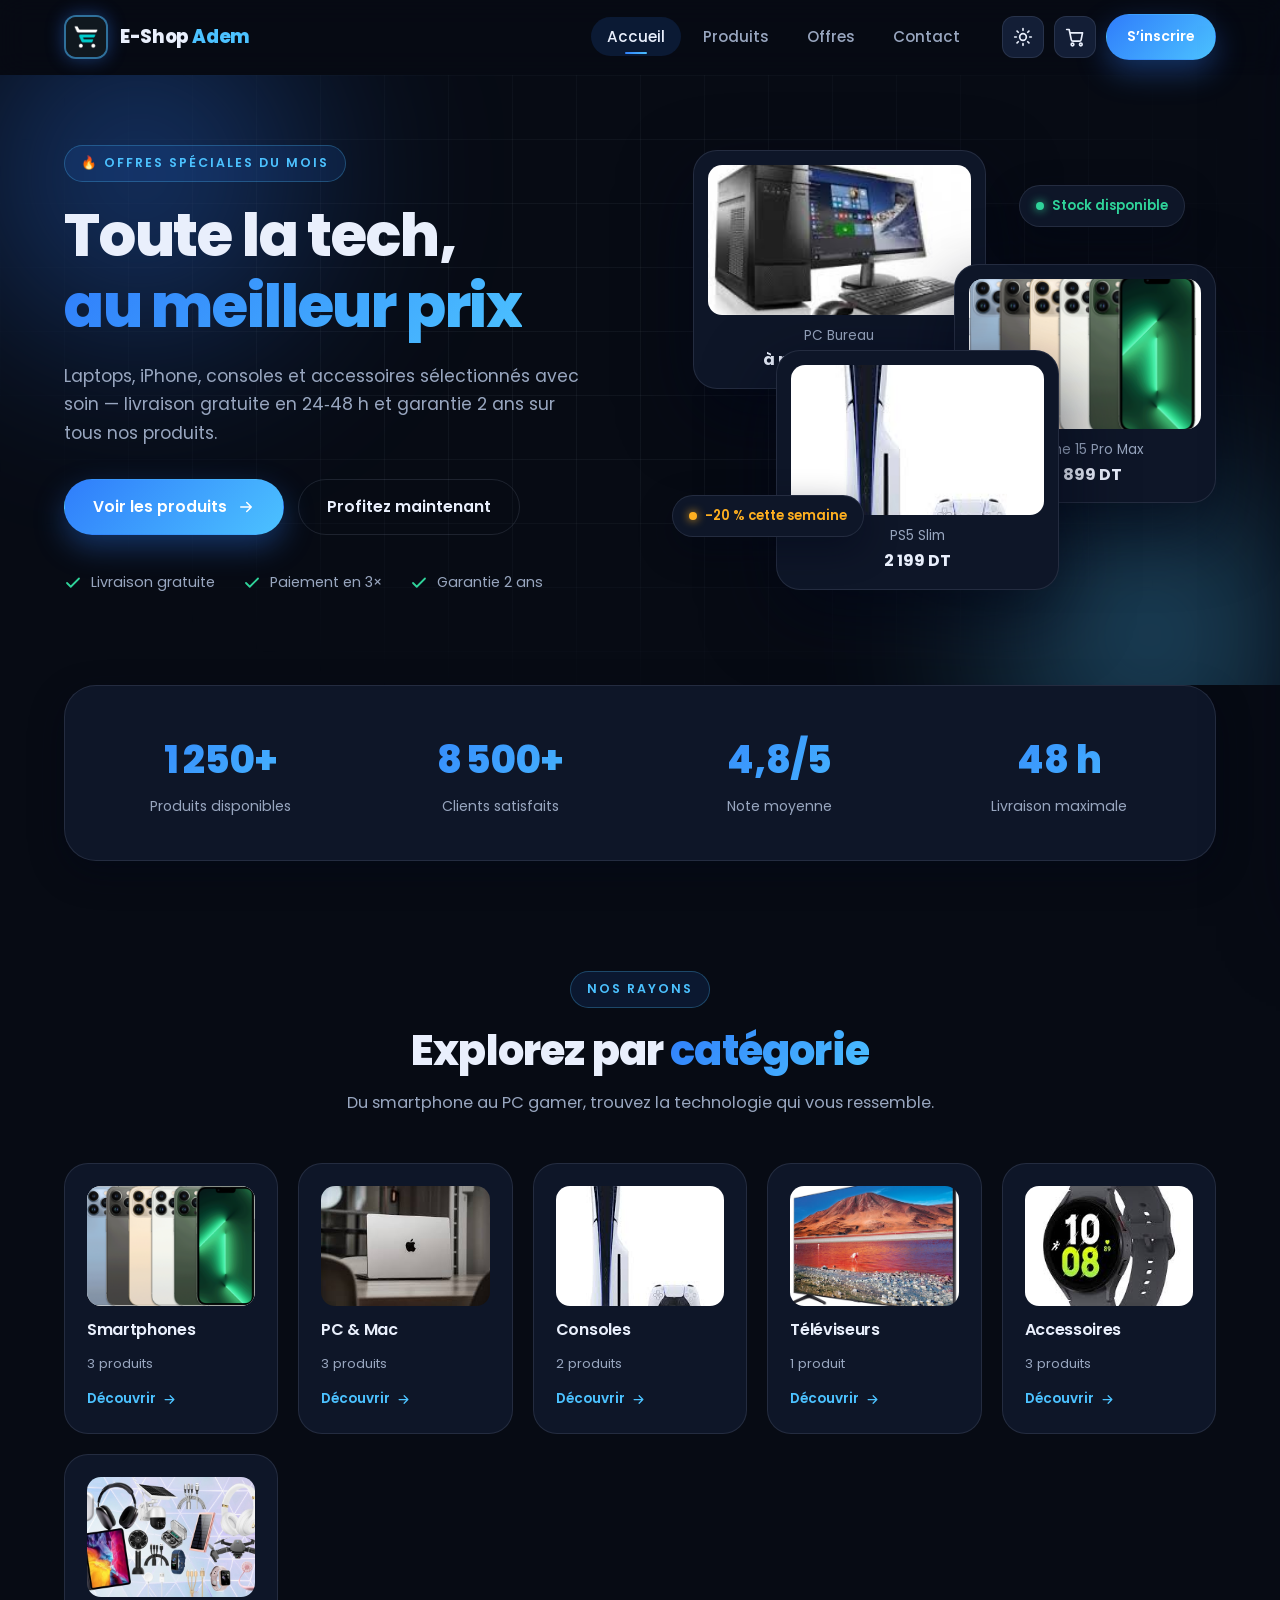
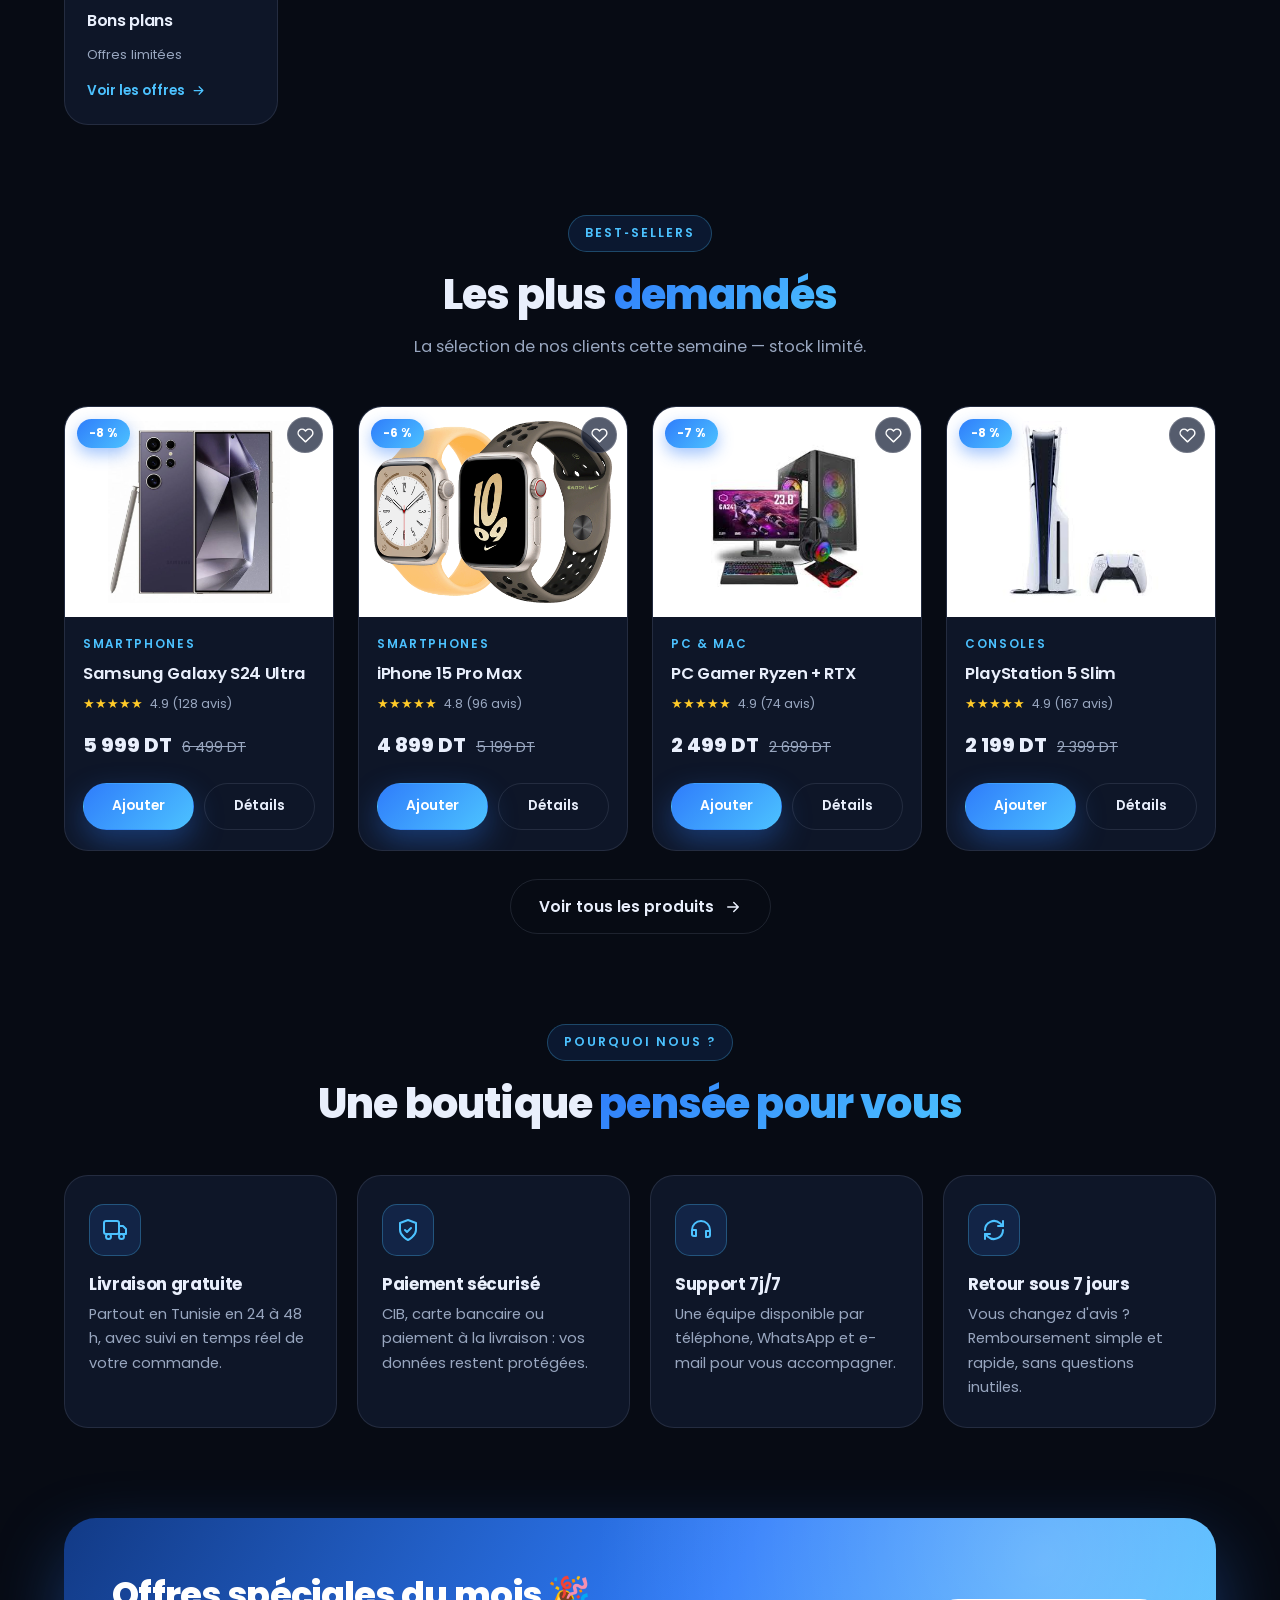
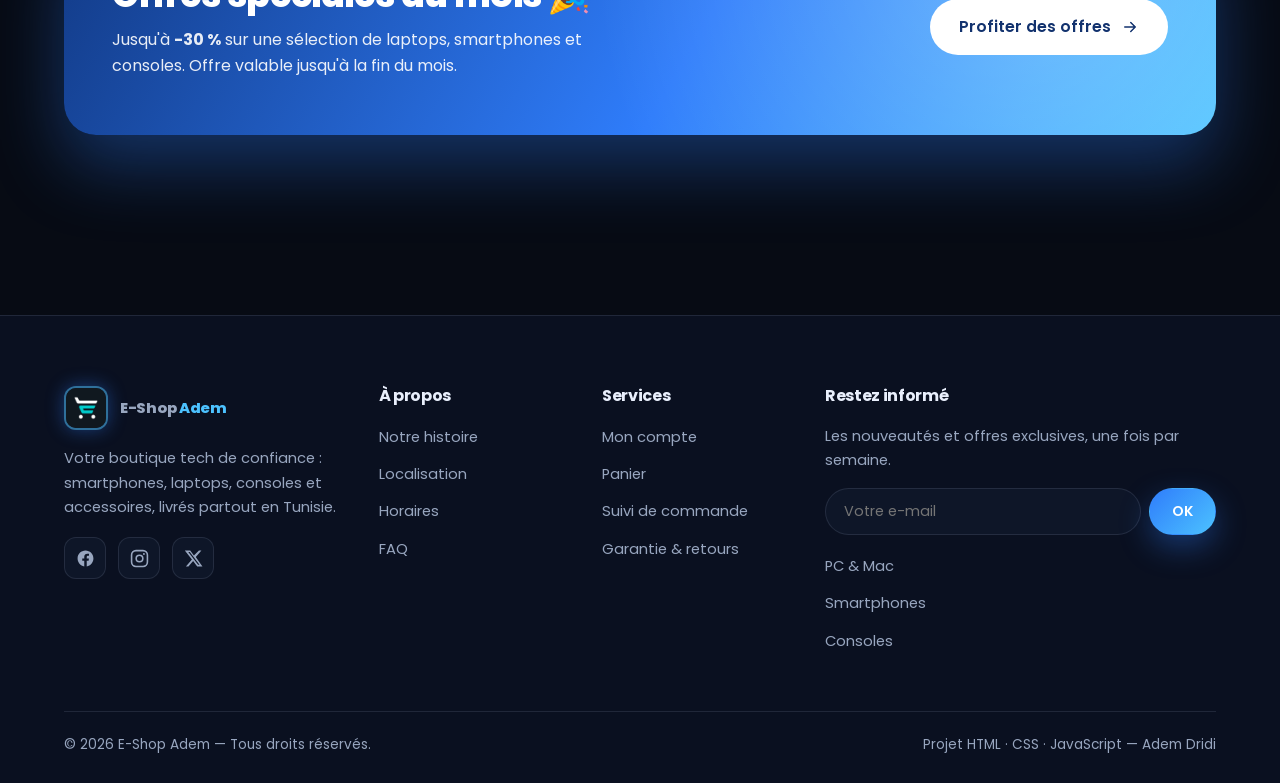
==== index.html @ 3bc14417 "E-Shop Adem : boutique e-commerce HTML/CSS/JS (panier, filtres, theme, avis)" ====
<!DOCTYPE html>
<html lang="fr" data-theme="dark">
<head>
  <meta charset="UTF-8">
  <meta name="viewport" content="width=device-width, initial-scale=1.0">
  <title>E-Shop Adem — Laptops, smartphones & consoles au meilleur prix</title>
  <meta name="description" content="E-Shop Adem : boutique en ligne de laptops, smartphones, consoles et accessoires. Livraison gratuite, garantie 2 ans, paiement en 3x.">
  <link rel="icon" href="images/logo.png" type="image/png">
  <link rel="stylesheet" href="css/styles.css">
  <script>try{var t=localStorage.getItem("eshop_theme");if(t)document.documentElement.dataset.theme=JSON.parse(t);}catch(e){}</script>
</head>
<body>

  <!-- ================= NAV ================= -->
  <nav class="navbar">
    <div class="container nav-inner">
      <a href="index.html" class="brand">
        <span class="brand-logo"><img src="images/logo.png" alt="Logo E-Shop Adem"></span>
        <span class="brand-name">E-Shop <span class="accent">Adem</span></span>
      </a>

      <ul class="nav-links">
        <li><a class="active" href="index.html">Accueil</a></li>
        <li><a href="produits.html">Produits</a></li>
        <li><a href="offre.html">Offres</a></li>
        <li><a href="#contact">Contact</a></li>
      </ul>

      <div class="nav-actions">
        <button class="icon-btn" id="themeToggle" aria-label="Changer de thème"></button>
        <button class="icon-btn" id="cartOpen" aria-label="Ouvrir le panier">
          <svg viewBox="0 0 24 24" fill="none" stroke="currentColor" stroke-width="2" stroke-linecap="round" stroke-linejoin="round"><circle cx="9" cy="21" r="1.6"/><circle cx="19" cy="21" r="1.6"/><path d="M2 3h3l2.6 12.4a2 2 0 0 0 2 1.6h7.7a2 2 0 0 0 2-1.6L21 7H6"/></svg>
          <span class="cart-badge" id="cartBadge">0</span>
        </button>
        <a href="inscription.html" class="btn btn-primary btn-sm">S’inscrire</a>
        <button class="icon-btn burger" id="burger" data-icon='<svg viewBox="0 0 24 24" fill="none" stroke="currentColor" stroke-width="2" stroke-linecap="round"><path d="M3 6h18M3 12h18M3 18h18"/></svg>' aria-label="Menu" aria-expanded="false">
          <svg viewBox="0 0 24 24" fill="none" stroke="currentColor" stroke-width="2" stroke-linecap="round"><path d="M3 6h18M3 12h18M3 18h18"/></svg>
        </button>
      </div>
    </div>
  </nav>

  <!-- ================= HERO ================= -->
  <header class="hero">
    <div class="hero-bg">
      <span class="blob b1"></span>
      <span class="blob b2"></span>
      <span class="grid-lines"></span>
    </div>

    <div class="container hero-inner">
      <div class="hero-copy reveal">
        <span class="eyebrow">🔥 Offres spéciales du mois</span>
        <h1>Toute la tech,<br><span class="grad-text">au meilleur prix</span></h1>
        <p class="lead">Laptops, iPhone, consoles et accessoires sélectionnés avec soin — livraison gratuite en 24‑48 h et garantie 2 ans sur tous nos produits.</p>

        <div class="hero-cta">
          <a href="produits.html" class="btn btn-primary">
            Voir les produits
            <svg viewBox="0 0 24 24" fill="none" stroke="currentColor" stroke-width="2" stroke-linecap="round" stroke-linejoin="round"><path d="M5 12h14M13 6l6 6-6 6"/></svg>
          </a>
          <a href="offre.html" class="btn btn-ghost">Profitez maintenant</a>
        </div>

        <ul class="hero-points">
          <li><svg viewBox="0 0 24 24" fill="none" stroke="currentColor" stroke-width="2.4" stroke-linecap="round" stroke-linejoin="round"><path d="M20 6 9 17l-5-5"/></svg> Livraison gratuite</li>
          <li><svg viewBox="0 0 24 24" fill="none" stroke="currentColor" stroke-width="2.4" stroke-linecap="round" stroke-linejoin="round"><path d="M20 6 9 17l-5-5"/></svg> Paiement en 3×</li>
          <li><svg viewBox="0 0 24 24" fill="none" stroke="currentColor" stroke-width="2.4" stroke-linecap="round" stroke-linejoin="round"><path d="M20 6 9 17l-5-5"/></svg> Garantie 2 ans</li>
        </ul>
      </div>

      <div class="hero-visual reveal" data-delay="2">
        <figure class="hero-card c1">
          <img src="images/pc_bureau.jpeg" alt="PC de bureau">
          <figcaption>PC Bureau <b>à partir de 899 DT</b></figcaption>
        </figure>
        <figure class="hero-card c2">
          <img src="images/iphone.png" alt="iPhone">
          <figcaption>iPhone 15 Pro Max <b>4 899 DT</b></figcaption>
        </figure>
        <figure class="hero-card c3">
          <img src="images/play.jpeg" alt="PlayStation 5">
          <figcaption>PS5 Slim <b>2 199 DT</b></figcaption>
        </figure>
        <span class="hero-chip chip1"><span class="dot"></span> Stock disponible</span>
        <span class="hero-chip chip2"><span class="dot"></span> -20 % cette semaine</span>
      </div>
    </div>
  </header>

  <!-- ================= STATS ================= -->
  <section class="stats">
    <div class="container">
      <div class="stats-grid reveal">
        <div class="stat">
          <div class="stat-num" data-count="1250" data-suffix="+">0</div>
          <div class="stat-label">Produits disponibles</div>
        </div>
        <div class="stat">
          <div class="stat-num" data-count="8500" data-suffix="+">0</div>
          <div class="stat-label">Clients satisfaits</div>
        </div>
        <div class="stat">
          <div class="stat-num" data-count="4.8" data-dec="1" data-suffix="/5">0</div>
          <div class="stat-label">Note moyenne</div>
        </div>
        <div class="stat">
          <div class="stat-num" data-count="48" data-suffix=" h">0</div>
          <div class="stat-label">Livraison maximale</div>
        </div>
      </div>
    </div>
  </section>

  <!-- ================= CATÉGORIES ================= -->
  <section class="section" id="categories">
    <div class="container">
      <div class="section-head reveal">
        <span class="eyebrow">Nos rayons</span>
        <h2 class="section-title">Explorez par <span class="grad-text">catégorie</span></h2>
        <p class="section-sub">Du smartphone au PC gamer, trouvez la technologie qui vous ressemble.</p>
      </div>

      <div class="cat-grid">
        <a class="cat-card reveal" href="produits.html?cat=smartphones">
          <div class="thumb"><img src="images/iphone.png" alt="Smartphones"></div>
          <h3>Smartphones</h3><span>3 produits</span>
          <span class="go">Découvrir
            <svg viewBox="0 0 24 24" fill="none" stroke="currentColor" stroke-width="2" stroke-linecap="round" stroke-linejoin="round"><path d="M5 12h14M13 6l6 6-6 6"/></svg>
          </span>
        </a>
        <a class="cat-card reveal" data-delay="1" href="produits.html?cat=pc">
          <div class="thumb"><img src="images/mac.jpeg" alt="PC & Mac"></div>
          <h3>PC & Mac</h3><span>3 produits</span>
          <span class="go">Découvrir
            <svg viewBox="0 0 24 24" fill="none" stroke="currentColor" stroke-width="2" stroke-linecap="round" stroke-linejoin="round"><path d="M5 12h14M13 6l6 6-6 6"/></svg>
          </span>
        </a>
        <a class="cat-card reveal" data-delay="2" href="produits.html?cat=consoles">
          <div class="thumb"><img src="images/play.jpeg" alt="Consoles"></div>
          <h3>Consoles</h3><span>2 produits</span>
          <span class="go">Découvrir
            <svg viewBox="0 0 24 24" fill="none" stroke="currentColor" stroke-width="2" stroke-linecap="round" stroke-linejoin="round"><path d="M5 12h14M13 6l6 6-6 6"/></svg>
          </span>
        </a>
        <a class="cat-card reveal" href="produits.html?cat=tv">
          <div class="thumb"><img src="images/tv.jpg" alt="Téléviseurs"></div>
          <h3>Téléviseurs</h3><span>1 produit</span>
          <span class="go">Découvrir
            <svg viewBox="0 0 24 24" fill="none" stroke="currentColor" stroke-width="2" stroke-linecap="round" stroke-linejoin="round"><path d="M5 12h14M13 6l6 6-6 6"/></svg>
          </span>
        </a>
        <a class="cat-card reveal" data-delay="1" href="produits.html?cat=accessoires">
          <div class="thumb"><img src="images/watch.jpeg" alt="Accessoires"></div>
          <h3>Accessoires</h3><span>3 produits</span>
          <span class="go">Découvrir
            <svg viewBox="0 0 24 24" fill="none" stroke="currentColor" stroke-width="2" stroke-linecap="round" stroke-linejoin="round"><path d="M5 12h14M13 6l6 6-6 6"/></svg>
          </span>
        </a>
        <a class="cat-card reveal" data-delay="2" href="offre.html">
          <div class="thumb"><img src="images/prd.jpg" alt="Bons plans"></div>
          <h3>Bons plans</h3><span>Offres limitées</span>
          <span class="go">Voir les offres
            <svg viewBox="0 0 24 24" fill="none" stroke="currentColor" stroke-width="2" stroke-linecap="round" stroke-linejoin="round"><path d="M5 12h14M13 6l6 6-6 6"/></svg>
          </span>
        </a>
      </div>
    </div>
  </section>

  <!-- ================= MEILLEURES VENTES ================= -->
  <section class="section" style="padding-top:0">
    <div class="container">
      <div class="section-head reveal">
        <span class="eyebrow">Best‑sellers</span>
        <h2 class="section-title">Les plus <span class="grad-text">demandés</span></h2>
        <p class="section-sub">La sélection de nos clients cette semaine — stock limité.</p>
      </div>

      <div class="products-grid">
        <!-- 1 -->
        <article class="product-card reveal" data-name="Samsung Galaxy S24 Ultra" data-cat="smartphones" data-price="5999" data-promo="1">
          <div class="pc-media">
            <span class="pc-badge">-8 %</span>
            <button class="pc-wish" type="button" aria-label="Ajouter aux favoris"><svg viewBox="0 0 24 24" fill="none" stroke="currentColor" stroke-width="2" stroke-linecap="round" stroke-linejoin="round"><path d="M20.8 4.6a5.5 5.5 0 0 0-7.8 0L12 5.7l-1-1.1a5.5 5.5 0 0 0-7.8 7.8l1 1.1L12 21l7.8-7.5 1-1.1a5.5 5.5 0 0 0 0-7.8z"/></svg></button>
            <a class="pc-link" href="produit.html?p=samsung" aria-label="Voir Samsung Galaxy S24 Ultra"></a>
            <img src="images/samsung.jpg" alt="Samsung Galaxy S24 Ultra">
          </div>
          <div class="pc-body">
            <span class="pc-cat">Smartphones</span>
            <h3 class="pc-title">Samsung Galaxy S24 Ultra</h3>
            <div class="pc-rating"><span class="stars">★★★★★</span> 4.9 (128 avis)</div>
            <div class="pc-price"><span class="now">5 999 DT</span><span class="old">6 499 DT</span></div>
            <div class="pc-actions">
              <button class="btn btn-primary" data-add-cart="samsung" data-name="Samsung Galaxy S24 Ultra" data-price="5999" data-img="images/samsung.jpg">Ajouter</button>
              <a class="btn btn-ghost" href="produit.html?p=samsung">Détails</a>
            </div>
          </div>
        </article>

        <!-- 2 -->
        <article class="product-card reveal" data-delay="1" data-name="iPhone 15 Pro Max" data-cat="smartphones" data-price="4899" data-promo="1">
          <div class="pc-media">
            <span class="pc-badge">-6 %</span>
            <button class="pc-wish" type="button" aria-label="Ajouter aux favoris"><svg viewBox="0 0 24 24" fill="none" stroke="currentColor" stroke-width="2" stroke-linecap="round" stroke-linejoin="round"><path d="M20.8 4.6a5.5 5.5 0 0 0-7.8 0L12 5.7l-1-1.1a5.5 5.5 0 0 0-7.8 7.8l1 1.1L12 21l7.8-7.5 1-1.1a5.5 5.5 0 0 0 0-7.8z"/></svg></button>
            <a class="pc-link" href="produit.html?p=iphone15" aria-label="Voir iPhone 15 Pro Max"></a>
            <img src="images/apple.png" alt="iPhone 15 Pro Max">
          </div>
          <div class="pc-body">
            <span class="pc-cat">Smartphones</span>
            <h3 class="pc-title">iPhone 15 Pro Max</h3>
            <div class="pc-rating"><span class="stars">★★★★★</span> 4.8 (96 avis)</div>
            <div class="pc-price"><span class="now">4 899 DT</span><span class="old">5 199 DT</span></div>
            <div class="pc-actions">
              <button class="btn btn-primary" data-add-cart="iphone15" data-name="iPhone 15 Pro Max" data-price="4899" data-img="images/apple.png">Ajouter</button>
              <a class="btn btn-ghost" href="produit.html?p=iphone15">Détails</a>
            </div>
          </div>
        </article>

        <!-- 3 -->
        <article class="product-card reveal" data-delay="2" data-name="PC Gamer Ryzen + RTX" data-cat="pc" data-price="2499" data-promo="1">
          <div class="pc-media">
            <span class="pc-badge">-7 %</span>
            <button class="pc-wish" type="button" aria-label="Ajouter aux favoris"><svg viewBox="0 0 24 24" fill="none" stroke="currentColor" stroke-width="2" stroke-linecap="round" stroke-linejoin="round"><path d="M20.8 4.6a5.5 5.5 0 0 0-7.8 0L12 5.7l-1-1.1a5.5 5.5 0 0 0-7.8 7.8l1 1.1L12 21l7.8-7.5 1-1.1a5.5 5.5 0 0 0 0-7.8z"/></svg></button>
            <a class="pc-link" href="produit.html?p=pcgamer" aria-label="Voir PC Gamer"></a>
            <img src="images/pc_gamer.jpeg" alt="PC Gamer Ryzen + RTX">
          </div>
          <div class="pc-body">
            <span class="pc-cat">PC &amp; Mac</span>
            <h3 class="pc-title">PC Gamer Ryzen + RTX</h3>
            <div class="pc-rating"><span class="stars">★★★★★</span> 4.9 (74 avis)</div>
            <div class="pc-price"><span class="now">2 499 DT</span><span class="old">2 699 DT</span></div>
            <div class="pc-actions">
              <button class="btn btn-primary" data-add-cart="pcgamer" data-name="PC Gamer Ryzen + RTX" data-price="2499" data-img="images/pc_gamer.jpeg">Ajouter</button>
              <a class="btn btn-ghost" href="produit.html?p=pcgamer">Détails</a>
            </div>
          </div>
        </article>

        <!-- 4 -->
        <article class="product-card reveal" data-delay="3" data-name="PlayStation 5 Slim" data-cat="consoles" data-price="2199" data-promo="1">
          <div class="pc-media">
            <span class="pc-badge">-8 %</span>
            <button class="pc-wish" type="button" aria-label="Ajouter aux favoris"><svg viewBox="0 0 24 24" fill="none" stroke="currentColor" stroke-width="2" stroke-linecap="round" stroke-linejoin="round"><path d="M20.8 4.6a5.5 5.5 0 0 0-7.8 0L12 5.7l-1-1.1a5.5 5.5 0 0 0-7.8 7.8l1 1.1L12 21l7.8-7.5 1-1.1a5.5 5.5 0 0 0 0-7.8z"/></svg></button>
            <a class="pc-link" href="produit.html?p=ps5" aria-label="Voir PlayStation 5 Slim"></a>
            <img src="images/play.jpeg" alt="PlayStation 5 Slim">
          </div>
          <div class="pc-body">
            <span class="pc-cat">Consoles</span>
            <h3 class="pc-title">PlayStation 5 Slim</h3>
            <div class="pc-rating"><span class="stars">★★★★★</span> 4.9 (167 avis)</div>
            <div class="pc-price"><span class="now">2 199 DT</span><span class="old">2 399 DT</span></div>
            <div class="pc-actions">
              <button class="btn btn-primary" data-add-cart="ps5" data-name="PlayStation 5 Slim" data-price="2199" data-img="images/play.jpeg">Ajouter</button>
              <a class="btn btn-ghost" href="produit.html?p=ps5">Détails</a>
            </div>
          </div>
        </article>
      </div>

      <div class="center mt-4 reveal">
        <a href="produits.html" class="btn btn-ghost">Voir tous les produits
          <svg viewBox="0 0 24 24" fill="none" stroke="currentColor" stroke-width="2" stroke-linecap="round" stroke-linejoin="round"><path d="M5 12h14M13 6l6 6-6 6"/></svg>
        </a>
      </div>
    </div>
  </section>

  <!-- ================= POURQUOI NOUS ================= -->
  <section class="section" style="padding-top:0">
    <div class="container">
      <div class="section-head reveal">
        <span class="eyebrow">Pourquoi nous ?</span>
        <h2 class="section-title">Une boutique <span class="grad-text">pensée pour vous</span></h2>
      </div>

      <div class="features-grid">
        <div class="feature reveal">
          <div class="ico"><svg viewBox="0 0 24 24" fill="none" stroke="currentColor" stroke-width="2" stroke-linecap="round" stroke-linejoin="round"><rect x="1" y="3" width="15" height="13" rx="2"/><path d="M16 8h4l3 3v5h-7z"/><circle cx="5.5" cy="18.5" r="2.5"/><circle cx="18.5" cy="18.5" r="2.5"/></svg></div>
          <h3>Livraison gratuite</h3>
          <p>Partout en Tunisie en 24 à 48 h, avec suivi en temps réel de votre commande.</p>
        </div>
        <div class="feature reveal" data-delay="1">
          <div class="ico"><svg viewBox="0 0 24 24" fill="none" stroke="currentColor" stroke-width="2" stroke-linecap="round" stroke-linejoin="round"><path d="M12 22s8-4 8-10V5l-8-3-8 3v7c0 6 8 10 8 10z"/><path d="m9 12 2 2 4-4"/></svg></div>
          <h3>Paiement sécurisé</h3>
          <p>CIB, carte bancaire ou paiement à la livraison : vos données restent protégées.</p>
        </div>
        <div class="feature reveal" data-delay="2">
          <div class="ico"><svg viewBox="0 0 24 24" fill="none" stroke="currentColor" stroke-width="2" stroke-linecap="round" stroke-linejoin="round"><path d="M3 12a9 9 0 0 1 18 0v5a2 2 0 0 1-2 2h-2v-6h4M3 17v-5h4v6H5a2 2 0 0 1-2-2z"/></svg></div>
          <h3>Support 7j/7</h3>
          <p>Une équipe disponible par téléphone, WhatsApp et e-mail pour vous accompagner.</p>
        </div>
        <div class="feature reveal" data-delay="3">
          <div class="ico"><svg viewBox="0 0 24 24" fill="none" stroke="currentColor" stroke-width="2" stroke-linecap="round" stroke-linejoin="round"><path d="M3 12a9 9 0 0 1 15-6.7L21 8"/><path d="M21 3v5h-5"/><path d="M21 12a9 9 0 0 1-15 6.7L3 16"/><path d="M3 21v-5h5"/></svg></div>
          <h3>Retour sous 7 jours</h3>
          <p>Vous changez d'avis ? Remboursement simple et rapide, sans questions inutiles.</p>
        </div>
      </div>
    </div>
  </section>

  <!-- ================= CTA ================= -->
  <section class="section" style="padding-top:0">
    <div class="container">
      <div class="cta reveal">
        <div>
          <h2>Offres spéciales du mois 🎉</h2>
          <p>Jusqu'à <b>-30 %</b> sur une sélection de laptops, smartphones et consoles. Offre valable jusqu'à la fin du mois.</p>
        </div>
        <a href="offre.html" class="btn">Profiter des offres
          <svg viewBox="0 0 24 24" fill="none" stroke="currentColor" stroke-width="2" stroke-linecap="round" stroke-linejoin="round"><path d="M5 12h14M13 6l6 6-6 6"/></svg>
        </a>
      </div>
    </div>
  </section>

  <!-- ================= FOOTER ================= -->
  <footer class="footer" id="contact">
    <div class="container">
      <div class="footer-grid">
        <div>
          <a href="index.html" class="brand">
            <span class="brand-logo"><img src="images/logo.png" alt="Logo"></span>
            <span class="brand-name">E-Shop <span class="accent">Adem</span></span>
          </a>
          <p>Votre boutique tech de confiance : smartphones, laptops, consoles et accessoires, livrés partout en Tunisie.</p>
          <div class="socials" style="margin-top:18px">
            <a href="#" aria-label="Facebook"><svg viewBox="0 0 24 24" fill="currentColor"><path d="M22 12.06C22 6.5 17.52 2 12 2S2 6.5 2 12.06c0 5.02 3.66 9.18 8.44 9.94v-7.03H7.9v-2.91h2.54V9.85c0-2.52 1.49-3.91 3.77-3.91 1.09 0 2.24.2 2.24.2v2.47h-1.26c-1.24 0-1.63.78-1.63 1.57v1.89h2.78l-.44 2.91h-2.34V22c4.78-.76 8.44-4.92 8.44-9.94z"/></svg></a>
            <a href="#" aria-label="Instagram"><svg viewBox="0 0 24 24" fill="none" stroke="currentColor" stroke-width="2" stroke-linecap="round" stroke-linejoin="round"><rect x="2" y="2" width="20" height="20" rx="5.5"/><circle cx="12" cy="12" r="4.2"/><circle cx="17.6" cy="6.4" r="1.2" fill="currentColor" stroke="none"/></svg></a>
            <a href="#" aria-label="Twitter"><svg viewBox="0 0 24 24" fill="currentColor"><path d="M18.9 2H22l-7.1 8.1L23.3 22h-6.6l-5.2-6.8L5.6 22H2.4l7.6-8.7L1 2h6.8l4.7 6.2L18.9 2zm-1.1 18h1.8L7.3 3.9H5.4L17.8 20z"/></svg></a>
          </div>
        </div>

        <div>
          <h4>À propos</h4>
          <ul>
            <li><a href="#">Notre histoire</a></li>
            <li><a href="#">Localisation</a></li>
            <li><a href="#">Horaires</a></li>
            <li><a href="#">FAQ</a></li>
          </ul>
        </div>

        <div>
          <h4>Services</h4>
          <ul>
            <li><a href="compte.html">Mon compte</a></li>
            <li><a href="produits.html">Panier</a></li>
            <li><a href="#">Suivi de commande</a></li>
            <li><a href="#">Garantie &amp; retours</a></li>
          </ul>
        </div>

        <div>
          <h4>Restez informé</h4>
          <p>Les nouveautés et offres exclusives, une fois par semaine.</p>
          <form class="newsletter" id="newsletterForm">
            <input type="email" placeholder="Votre e-mail" aria-label="Votre e-mail" required>
            <button class="btn btn-primary btn-sm" type="submit">OK</button>
          </form>
          <ul style="margin-top:18px">
            <li><a href="produits.html">PC &amp; Mac</a></li>
            <li><a href="produits.html?cat=smartphones">Smartphones</a></li>
            <li><a href="produits.html?cat=consoles">Consoles</a></li>
          </ul>
        </div>
      </div>

      <div class="footer-bottom">
        <span>© <span data-year>2026</span> E-Shop Adem — Tous droits réservés.</span>
        <span>Projet HTML · CSS · JavaScript — Adem Dridi</span>
      </div>
    </div>
  </footer>

  <script src="js/main.js"></script>
</body>
</html>
---- css/styles.css ----
@import url('https://fonts.googleapis.com/css2?family=Poppins:wght@300;400;500;600;700;800&display=swap');

/* =========================================================
   E-SHOP ADEM — Design system (dark + blue accent)
   ========================================================= */

/* ---------- 1. Tokens ---------- */
:root{
  --bg:#070b14;
  --bg-soft:#0a1020;
  --surface:#0e1628;
  --surface-2:#131e36;
  --line:rgba(148,163,184,.16);
  --text:#e9effc;
  --muted:#98a6bf;
  --primary:#2f7dfb;
  --primary-2:#4cc2ff;
  --grad:linear-gradient(135deg,#2f7dfb 0%,#4cc2ff 100%);
  --ok:#2fd39a;
  --danger:#ff5f7e;
  --warn:#ffb020;
  --star:#ffca28;

  --r-sm:10px; --r-md:16px; --r-lg:24px; --r-xl:32px;
  --nav-h:74px;
  --shadow-1:0 12px 34px rgba(2,6,23,.45);
  --shadow-2:0 26px 70px rgba(2,6,23,.60);
  --ring:0 0 0 4px rgba(47,125,251,.22);
  --tr:.28s cubic-bezier(.4,0,.2,1);
  --container:1200px;
}

[data-theme="light"]{
  --bg:#f2f6fd;
  --bg-soft:#eaf1fb;
  --surface:#ffffff;
  --surface-2:#f6f9ff;
  --line:rgba(13,29,60,.12);
  --text:#0d1730;
  --muted:#5a6883;
  --shadow-1:0 12px 34px rgba(13,29,60,.10);
  --shadow-2:0 26px 70px rgba(13,29,60,.16);
}

/* ---------- 2. Base ---------- */
*,*::before,*::after{box-sizing:border-box}
html{scroll-behavior:smooth}
body{
  margin:0;
  font-family:'Poppins','Segoe UI',Tahoma,Geneva,Verdana,sans-serif;
  background:var(--bg);
  color:var(--text);
  line-height:1.65;
  -webkit-font-smoothing:antialiased;
  transition:background-color .35s ease,color .35s ease;
  overflow-x:hidden;
}
img{max-width:100%;display:block}
a{color:inherit;text-decoration:none}
button,input,select,textarea{font-family:inherit;font-size:inherit;color:inherit}
ul{margin:0;padding:0;list-style:none}
h1,h2,h3,h4{line-height:1.2;margin:0;font-weight:700;letter-spacing:-.02em}
p{margin:0}
::selection{background:rgba(47,125,251,.35)}

.container{width:100%;max-width:var(--container);margin-inline:auto;padding-inline:24px}
.section{padding:90px 0}
.section-head{max-width:680px;margin:0 auto 46px;text-align:center}
.eyebrow{
  display:inline-flex;align-items:center;gap:8px;
  font-size:.78rem;font-weight:600;letter-spacing:.16em;text-transform:uppercase;
  color:var(--primary-2);
  background:rgba(47,125,251,.12);
  border:1px solid rgba(76,194,255,.28);
  padding:7px 16px;border-radius:999px;margin-bottom:18px;
}
[data-theme="light"] .eyebrow{color:#1552c4;background:rgba(47,125,251,.09)}
.section-title{font-size:clamp(1.75rem,3.4vw,2.6rem);font-weight:800}
.section-sub{color:var(--muted);margin-top:14px;font-size:1.02rem}
.grad-text{background:var(--grad);-webkit-background-clip:text;background-clip:text;color:transparent}

/* ---------- 3. Buttons ---------- */
.btn{
  --btn-bg:var(--surface-2);
  display:inline-flex;align-items:center;justify-content:center;gap:10px;
  padding:14px 28px;border:1px solid transparent;border-radius:999px;
  font-weight:600;font-size:.97rem;cursor:pointer;white-space:nowrap;
  transition:transform var(--tr),box-shadow var(--tr),background-color var(--tr),border-color var(--tr),color var(--tr);
}
.btn:active{transform:translateY(1px) scale(.99)}
.btn-primary{background:var(--grad);color:#fff;box-shadow:0 12px 30px rgba(47,125,251,.35)}
.btn-primary:hover{transform:translateY(-3px);box-shadow:0 18px 40px rgba(47,125,251,.48)}
.btn-ghost{background:transparent;border-color:var(--line);color:var(--text)}
.btn-ghost:hover{border-color:var(--primary);color:var(--primary-2);transform:translateY(-3px)}
.btn-soft{background:rgba(47,125,251,.12);color:var(--primary-2);border-color:rgba(76,194,255,.3)}
.btn-soft:hover{background:rgba(47,125,251,.2);transform:translateY(-3px)}
[data-theme="light"] .btn-soft{color:#1552c4}
.btn-sm{padding:10px 20px;font-size:.88rem}
.btn-block{width:100%}
.btn svg{width:18px;height:18px}

/* ---------- 4. Navbar ---------- */
.navbar{
  position:sticky;top:0;z-index:120;
  background:rgba(7,11,20,.72);
  backdrop-filter:blur(14px);-webkit-backdrop-filter:blur(14px);
  border-bottom:1px solid transparent;
  transition:background-color var(--tr),border-color var(--tr),box-shadow var(--tr);
}
[data-theme="light"] .navbar{background:rgba(255,255,255,.82)}
.navbar.scrolled{border-color:var(--line);box-shadow:0 10px 30px rgba(2,6,23,.35)}
.nav-inner{display:flex;align-items:center;gap:26px;height:var(--nav-h)}
.brand{display:flex;align-items:center;gap:12px;font-weight:800;font-size:1.15rem;letter-spacing:-.02em}
.brand-logo{
  width:44px;height:44px;border-radius:12px;overflow:hidden;
  border:2px solid rgba(76,194,255,.5);box-shadow:0 0 18px rgba(47,125,251,.4);
  display:grid;place-items:center;background:var(--surface-2);flex:none;
}
.brand-logo img{width:100%;height:100%;object-fit:cover}
.brand .accent{color:var(--primary-2)}
.nav-links{display:flex;align-items:center;gap:6px;margin-left:auto}
.nav-links a{
  position:relative;padding:9px 16px;border-radius:999px;
  font-size:.95rem;font-weight:500;color:var(--muted);
  transition:color var(--tr),background-color var(--tr);
}
.nav-links a::after{
  content:"";position:absolute;left:50%;bottom:2px;width:0;height:2px;border-radius:2px;
  background:var(--grad);transform:translateX(-50%);transition:width var(--tr);
}
.nav-links a:hover{color:var(--text)}
.nav-links a:hover::after{width:22px}
.nav-links a.active{color:var(--text);background:rgba(47,125,251,.14)}
.nav-links a.active::after{width:22px}
.nav-actions{display:flex;align-items:center;gap:10px}
.icon-btn{
  position:relative;width:42px;height:42px;border-radius:12px;
  background:var(--surface-2);border:1px solid var(--line);
  display:grid;place-items:center;cursor:pointer;color:var(--text);
  transition:transform var(--tr),border-color var(--tr),background-color var(--tr);
}
.icon-btn:hover{transform:translateY(-2px);border-color:var(--primary);color:var(--primary-2)}
.icon-btn svg{width:20px;height:20px}
.cart-badge{
  position:absolute;top:-7px;right:-7px;min-width:21px;height:21px;padding:0 5px;
  border-radius:999px;background:var(--grad);color:#fff;
  font-size:.72rem;font-weight:700;display:grid;place-items:center;
  border:2px solid var(--bg);transform:scale(0);transition:transform .3s cubic-bezier(.34,1.56,.64,1);
}
.cart-badge.show{transform:scale(1)}
.burger{display:none}

/* mobile menu */
@media (max-width:940px){
  .nav-links{
    position:fixed;inset:var(--nav-h) 0 auto 0;
    flex-direction:column;align-items:stretch;gap:4px;
    background:var(--surface);border-bottom:1px solid var(--line);
    padding:18px 24px 26px;margin:0;
    box-shadow:var(--shadow-2);
    clip-path:inset(0 0 100% 0);opacity:0;pointer-events:none;
    transition:clip-path .35s ease,opacity .3s ease;
  }
  .nav-links.open{clip-path:inset(0 0 0 0);opacity:1;pointer-events:auto}
  .nav-links a{padding:13px 16px;font-size:1.02rem;border-radius:12px}
  .nav-links a::after{display:none}
  .burger{display:grid}
  .nav-actions .btn{display:none}
}
@media (max-width:520px){
  .brand-name{font-size:1rem}
  .nav-actions{gap:7px}
  .icon-btn{width:38px;height:38px}
}

/* ---------- 5. Hero ---------- */
.hero{position:relative;overflow:hidden;padding:70px 0 90px;isolation:isolate}
.hero-bg{position:absolute;inset:0;z-index:-1;pointer-events:none}
.blob{position:absolute;border-radius:50%;filter:blur(90px);opacity:.5}
.blob.b1{width:520px;height:520px;top:-160px;left:-120px;background:radial-gradient(circle,#2f7dfb,transparent 65%);animation:float1 16s ease-in-out infinite}
.blob.b2{width:460px;height:460px;bottom:-180px;right:-100px;background:radial-gradient(circle,#4cc2ff,transparent 65%);animation:float2 18s ease-in-out infinite}
.grid-lines{
  position:absolute;inset:0;
  background-image:linear-gradient(rgba(148,163,184,.07) 1px,transparent 1px),linear-gradient(90deg,rgba(148,163,184,.07) 1px,transparent 1px);
  background-size:64px 64px;
  -webkit-mask-image:radial-gradient(ellipse at 50% 40%,#000 30%,transparent 78%);
  mask-image:radial-gradient(ellipse at 50% 40%,#000 30%,transparent 78%);
}
@keyframes float1{0%,100%{transform:translate(0,0)}50%{transform:translate(50px,40px)}}
@keyframes float2{0%,100%{transform:translate(0,0)}50%{transform:translate(-50px,-30px)}}

.hero-inner{display:grid;grid-template-columns:1.05fr .95fr;gap:50px;align-items:center}
.hero-copy h1{font-size:clamp(2.2rem,5vw,3.7rem);font-weight:800;margin-bottom:20px}
.lead{color:var(--muted);font-size:1.08rem;max-width:520px}
.hero-cta{display:flex;flex-wrap:wrap;gap:14px;margin-top:32px}
.hero-points{display:flex;flex-wrap:wrap;gap:20px 28px;margin-top:36px}
.hero-points li{display:flex;align-items:center;gap:9px;font-size:.9rem;color:var(--muted)}
.hero-points svg{width:18px;height:18px;color:var(--ok);flex:none}

.hero-visual{position:relative;min-height:440px}
.hero-card{
  position:absolute;margin:0;background:var(--surface);border:1px solid var(--line);
  border-radius:var(--r-lg);padding:14px;box-shadow:var(--shadow-2);
  transition:transform var(--tr);
}
.hero-card img{width:100%;height:150px;object-fit:cover;border-radius:14px;background:#fff}
.hero-card figcaption{font-size:.85rem;color:var(--muted);margin-top:10px;text-align:center}
.hero-card figcaption b{display:block;color:var(--text);font-size:1.02rem}
.hero-card.c1{width:56%;top:0;left:0;animation:bob 6s ease-in-out infinite}
.hero-card.c2{width:50%;top:26%;right:0;animation:bob 7s ease-in-out .6s infinite}
.hero-card.c3{width:54%;bottom:0;left:16%;animation:bob 6.5s ease-in-out 1.1s infinite}
.hero-card:hover{transform:scale(1.04) rotate(0deg);z-index:3}
@keyframes bob{0%,100%{transform:translateY(0)}50%{transform:translateY(-16px)}}
.hero-chip{
  position:absolute;z-index:4;background:var(--surface);border:1px solid var(--line);
  border-radius:999px;padding:9px 16px;font-size:.82rem;font-weight:600;
  box-shadow:var(--shadow-1);display:flex;align-items:center;gap:8px;
}
.hero-chip.chip1{top:8%;right:6%;color:var(--ok)}
.hero-chip.chip2{bottom:12%;left:-4%;color:var(--warn)}
.hero-chip .dot{width:8px;height:8px;border-radius:50%;background:currentColor;box-shadow:0 0 10px currentColor}

@media (max-width:940px){
  .hero-inner{grid-template-columns:1fr;gap:70px}
  .hero-copy{text-align:center}
  .lead{margin-inline:auto}
  .hero-cta,.hero-points{justify-content:center}
  .hero-visual{min-height:400px;max-width:520px;margin-inline:auto;width:100%}
}
@media (max-width:560px){
  .hero-card img{height:110px}
  .hero-visual{min-height:340px}
}

/* ---------- 6. Stats ---------- */
.stats{padding:0 0 20px}
.stats-grid{
  display:grid;grid-template-columns:repeat(4,1fr);gap:20px;
  background:var(--surface);border:1px solid var(--line);
  border-radius:var(--r-xl);padding:34px 26px;box-shadow:var(--shadow-1);
}
.stat{text-align:center;padding:8px 6px}
.stat-num{font-size:clamp(1.7rem,3vw,2.4rem);font-weight:800;background:var(--grad);-webkit-background-clip:text;background-clip:text;color:transparent}
.stat-label{color:var(--muted);font-size:.88rem;margin-top:4px}
@media (max-width:760px){.stats-grid{grid-template-columns:repeat(2,1fr);gap:26px 12px}}

/* ---------- 7. Category cards ---------- */
.cat-grid{display:grid;grid-template-columns:repeat(auto-fit,minmax(190px,1fr));gap:20px}
.cat-card{
  position:relative;overflow:hidden;border-radius:var(--r-lg);
  background:var(--surface);border:1px solid var(--line);
  padding:22px;display:flex;flex-direction:column;gap:14px;
  transition:transform var(--tr),border-color var(--tr),box-shadow var(--tr);
}
.cat-card:hover{transform:translateY(-8px);border-color:rgba(76,194,255,.5);box-shadow:var(--shadow-2)}
.cat-card .thumb{height:120px;border-radius:14px;overflow:hidden;background:#fff}
.cat-card .thumb img{width:100%;height:100%;object-fit:cover;transition:transform .5s ease}
.cat-card:hover .thumb img{transform:scale(1.08)}
.cat-card h3{font-size:1rem;font-weight:600}
.cat-card span{font-size:.82rem;color:var(--muted)}
.cat-card .go{margin-top:auto;font-size:.85rem;font-weight:600;color:var(--primary-2);display:flex;align-items:center;gap:6px}
.cat-card:hover .go{gap:11px}
.cat-card .go svg{width:15px;height:15px;transition:transform var(--tr)}

/* ---------- 8. Product cards ---------- */
.products-grid{display:grid;grid-template-columns:repeat(auto-fill,minmax(255px,1fr));gap:24px}
.product-card{
  position:relative;display:flex;flex-direction:column;
  background:var(--surface);border:1px solid var(--line);
  border-radius:var(--r-lg);overflow:hidden;
  transition:transform var(--tr),border-color var(--tr),box-shadow var(--tr);
}
.product-card:hover{transform:translateY(-9px);border-color:rgba(76,194,255,.45);box-shadow:var(--shadow-2)}
.pc-media{position:relative;height:210px;background:#fff;overflow:hidden}
.pc-media img{width:100%;height:100%;object-fit:contain;padding:14px;transition:transform .5s ease}
.product-card:hover .pc-media img{transform:scale(1.07)}
.pc-badge{
  position:absolute;top:12px;left:12px;z-index:2;
  background:var(--grad);color:#fff;font-size:.72rem;font-weight:700;
  padding:5px 12px;border-radius:999px;letter-spacing:.04em;
  box-shadow:0 6px 16px rgba(47,125,251,.45);
}
.pc-badge.is-new{background:linear-gradient(135deg,#2fd39a,#4cc2ff)}
.pc-wish{
  position:absolute;top:10px;right:10px;z-index:2;width:36px;height:36px;border-radius:50%;
  background:rgba(13,23,48,.7);border:1px solid rgba(255,255,255,.16);color:#fff;
  display:grid;place-items:center;cursor:pointer;transition:var(--tr);
}
.pc-wish:hover,.pc-wish.on{background:var(--danger);border-color:var(--danger);transform:scale(1.1)}
.pc-wish svg{width:17px;height:17px}
.pc-body{padding:18px 18px 20px;display:flex;flex-direction:column;gap:9px;flex:1}
.pc-cat{font-size:.74rem;letter-spacing:.14em;text-transform:uppercase;color:var(--primary-2);font-weight:600}
[data-theme="light"] .pc-cat{color:#1552c4}
.pc-title{font-size:1.04rem;font-weight:600}
.pc-rating{display:flex;align-items:center;gap:7px;font-size:.8rem;color:var(--muted)}
.stars{display:inline-flex;gap:2px;color:var(--star)}
.stars svg{width:14px;height:14px}
.pc-price{display:flex;align-items:baseline;gap:10px;margin-top:auto;padding-top:6px}
.pc-price .now{font-size:1.25rem;font-weight:800;color:var(--text)}
.pc-price .old{font-size:.9rem;color:var(--muted);text-decoration:line-through}
.pc-actions{display:flex;gap:10px;margin-top:12px}
.pc-actions .btn{flex:1;padding:11px 14px;font-size:.86rem}
.pc-link{
  position:absolute;inset:0;z-index:1;border-radius:var(--r-lg);
}
.pc-actions{position:relative;z-index:3}

/* ---------- 9. Features ---------- */
.features-grid{display:grid;grid-template-columns:repeat(auto-fit,minmax(240px,1fr));gap:20px}
.feature{
  background:var(--surface);border:1px solid var(--line);border-radius:var(--r-lg);
  padding:28px 24px;transition:transform var(--tr),border-color var(--tr);
}
.feature:hover{transform:translateY(-7px);border-color:rgba(76,194,255,.45)}
.feature .ico{
  width:52px;height:52px;border-radius:15px;display:grid;place-items:center;
  background:rgba(47,125,251,.14);border:1px solid rgba(76,194,255,.3);color:var(--primary-2);
  margin-bottom:18px;
}
.feature .ico svg{width:24px;height:24px}
.feature h3{font-size:1.06rem;margin-bottom:8px}
.feature p{color:var(--muted);font-size:.92rem}

/* ---------- 10. CTA banner ---------- */
.cta{
  position:relative;overflow:hidden;border-radius:var(--r-xl);
  background:linear-gradient(120deg,#123a86 0%,#2f7dfb 55%,#4cc2ff 100%);
  padding:56px 48px;color:#fff;display:flex;flex-wrap:wrap;
  align-items:center;justify-content:space-between;gap:28px;
  box-shadow:0 30px 70px rgba(47,125,251,.35);
}
.cta::after{
  content:"";position:absolute;inset:0;
  background:radial-gradient(circle at 85% 20%,rgba(255,255,255,.25),transparent 45%);
}
.cta > *{position:relative;z-index:1}
.cta h2{font-size:clamp(1.5rem,3vw,2.2rem);font-weight:800}
.cta p{opacity:.9;margin-top:10px;max-width:520px}
.cta .btn{background:#fff;color:#12326e}
.cta .btn:hover{transform:translateY(-3px);box-shadow:0 18px 40px rgba(0,0,0,.28)}
@media (max-width:700px){.cta{padding:38px 26px}}

/* ---------- 11. Footer ---------- */
.footer{background:var(--bg-soft);border-top:1px solid var(--line);padding:70px 0 26px;margin-top:90px}
.footer-grid{display:grid;grid-template-columns:1.5fr 1fr 1fr 1.4fr;gap:40px}
.footer h4{font-size:1rem;margin-bottom:18px}
.footer p,.footer a{color:var(--muted);font-size:.92rem}
.footer li{margin-bottom:11px}
.footer a{transition:color var(--tr),padding-left var(--tr)}
.footer a:hover{color:var(--primary-2);padding-left:5px}
.footer .brand{margin-bottom:16px}
.newsletter{display:flex;gap:8px;margin-top:16px}
.newsletter input{
  flex:1;min-width:0;background:var(--surface);border:1px solid var(--line);
  border-radius:999px;padding:12px 18px;font-size:.9rem;transition:border-color var(--tr),box-shadow var(--tr);
}
.newsletter input:focus{outline:none;border-color:var(--primary);box-shadow:var(--ring)}
.newsletter .btn{padding:12px 22px}
.socials{display:flex;gap:12px;margin-top:6px}
.socials a{
  width:42px;height:42px;border-radius:12px;display:grid;place-items:center;
  background:var(--surface);border:1px solid var(--line);overflow:hidden;
  transition:transform var(--tr),border-color var(--tr);
}
.socials a:hover{transform:translateY(-4px);border-color:var(--primary);padding-left:0}
.socials img{width:22px;height:22px;object-fit:contain}
.socials svg{width:19px;height:19px;color:var(--muted);transition:color var(--tr),transform var(--tr)}
.socials a:hover svg{transform:scale(1.1)}
.socials a[aria-label="Facebook"]:hover svg{color:#1877f2}
.socials a[aria-label="Instagram"]:hover svg{color:#e1306c}
.socials a[aria-label="Twitter"]:hover svg{color:#1da1f2}
.footer-bottom{
  margin-top:46px;padding-top:22px;border-top:1px solid var(--line);
  display:flex;flex-wrap:wrap;gap:12px;justify-content:space-between;
  color:var(--muted);font-size:.85rem;
}
@media (max-width:940px){.footer-grid{grid-template-columns:repeat(2,1fr)}}
@media (max-width:560px){.footer-grid{grid-template-columns:1fr}}

/* ---------- 12. Cart drawer ---------- */
.overlay{
  position:fixed;inset:0;z-index:190;background:rgba(3,7,18,.66);
  backdrop-filter:blur(3px);opacity:0;visibility:hidden;transition:.3s;
}
.overlay.show{opacity:1;visibility:visible}
.cart-drawer{
  position:fixed;top:0;right:0;z-index:200;height:100dvh;width:min(410px,100%);
  background:var(--surface);border-left:1px solid var(--line);
  box-shadow:var(--shadow-2);display:flex;flex-direction:column;
  transform:translateX(105%);transition:transform .38s cubic-bezier(.4,0,.2,1);
}
.cart-drawer.open{transform:translateX(0)}
.cart-head{display:flex;align-items:center;justify-content:space-between;padding:22px 22px 16px;border-bottom:1px solid var(--line)}
.cart-head h3{font-size:1.12rem}
.cart-items{flex:1;overflow-y:auto;padding:16px 22px;display:flex;flex-direction:column;gap:14px}
.cart-empty{text-align:center;color:var(--muted);padding:50px 10px}
.cart-empty .ic{width:74px;height:74px;margin:0 auto 16px;border-radius:50%;display:grid;place-items:center;background:var(--surface-2);border:1px solid var(--line);color:var(--primary-2)}
.cart-empty .ic svg{width:32px;height:32px}
.cart-item{display:grid;grid-template-columns:66px 1fr auto;gap:12px;align-items:center;
  background:var(--surface-2);border:1px solid var(--line);border-radius:var(--r-md);padding:10px}
.cart-item img{width:66px;height:60px;object-fit:contain;background:#fff;border-radius:10px;padding:4px}
.ci-name{font-size:.88rem;font-weight:600;line-height:1.35}
.ci-price{font-size:.84rem;color:var(--primary-2);font-weight:600;margin-top:3px}
.qty{display:inline-flex;align-items:center;gap:4px;background:var(--surface);border:1px solid var(--line);border-radius:999px;padding:3px;margin-top:7px}
.qty button{width:24px;height:24px;border-radius:50%;border:none;background:var(--surface-2);color:var(--text);cursor:pointer;font-weight:700;line-height:1;transition:var(--tr)}
.qty button:hover{background:var(--primary);color:#fff}
.qty span{min-width:22px;text-align:center;font-size:.84rem;font-weight:600}
.ci-remove{border:none;background:transparent;color:var(--muted);cursor:pointer;padding:6px;border-radius:8px;transition:var(--tr);align-self:flex-start}
.ci-remove:hover{color:var(--danger);background:rgba(255,95,126,.12)}
.ci-remove svg{width:17px;height:17px}
.cart-foot{border-top:1px solid var(--line);padding:18px 22px 24px;background:var(--surface)}
.cart-row{display:flex;justify-content:space-between;font-size:.92rem;color:var(--muted);margin-bottom:8px}
.cart-row.total{color:var(--text);font-size:1.12rem;font-weight:700;margin:14px 0 16px}

/* ---------- 13. Toasts ---------- */
.toast-wrap{position:fixed;bottom:22px;left:50%;transform:translateX(-50%);z-index:300;display:flex;flex-direction:column;gap:10px;align-items:center;width:min(440px,92vw)}
.toast{
  display:flex;align-items:center;gap:11px;width:100%;
  background:var(--surface);border:1px solid var(--line);border-left:4px solid var(--primary);
  border-radius:14px;padding:13px 18px;box-shadow:var(--shadow-2);font-size:.9rem;
  animation:toastIn .35s cubic-bezier(.34,1.4,.64,1);
}
.toast.out{animation:toastOut .3s ease forwards}
.toast.ok{border-left-color:var(--ok)}
.toast.err{border-left-color:var(--danger)}
.toast.warn{border-left-color:var(--warn)}
.toast svg{width:19px;height:19px;flex:none;color:var(--primary-2)}
.toast.ok svg{color:var(--ok)} .toast.err svg{color:var(--danger)} .toast.warn svg{color:var(--warn)}
@keyframes toastIn{from{opacity:0;transform:translateY(24px) scale(.96)}to{opacity:1;transform:none}}
@keyframes toastOut{to{opacity:0;transform:translateY(18px) scale(.96)}}

/* ---------- 14. Back to top ---------- */
.to-top{
  position:fixed;right:22px;bottom:22px;z-index:150;
  width:48px;height:48px;border-radius:14px;border:1px solid var(--line);
  background:var(--surface);color:var(--primary-2);cursor:pointer;
  display:grid;place-items:center;box-shadow:var(--shadow-1);
  opacity:0;visibility:hidden;transform:translateY(16px);transition:.3s;
}
.to-top.show{opacity:1;visibility:visible;transform:none}
.to-top:hover{background:var(--grad);color:#fff;border-color:transparent}
.to-top svg{width:20px;height:20px}

/* ---------- 15. Reveal ---------- */
.reveal{opacity:0;transform:translateY(28px);transition:opacity .7s ease,transform .7s cubic-bezier(.22,1,.36,1)}
.reveal.is-visible{opacity:1;transform:none}
.reveal[data-delay="1"]{transition-delay:.1s}
.reveal[data-delay="2"]{transition-delay:.2s}
.reveal[data-delay="3"]{transition-delay:.3s}
.reveal[data-delay="4"]{transition-delay:.4s}
@media (prefers-reduced-motion:reduce){
  *{animation:none!important;transition-duration:.01ms!important}
  .reveal{opacity:1;transform:none}
}

/* ---------- 16. Forms ---------- */
.field{margin-bottom:18px}
.field label{display:block;font-size:.88rem;font-weight:600;margin-bottom:7px;color:var(--text)}
.control{
  width:100%;background:var(--surface-2);border:1px solid var(--line);
  border-radius:12px;padding:13px 16px;font-size:.95rem;
  transition:border-color var(--tr),box-shadow var(--tr),background-color var(--tr);
}
.control::placeholder{color:var(--muted);opacity:.75}
.control:focus{outline:none;border-color:var(--primary);box-shadow:var(--ring)}
textarea.control{resize:vertical;min-height:120px}
select.control{appearance:none;background-image:url("data:image/svg+xml,%3Csvg xmlns='http://www.w3.org/2000/svg' width='14' height='14' viewBox='0 0 24 24' fill='none' stroke='%2398a6bf' stroke-width='3' stroke-linecap='round'%3E%3Cpath d='M6 9l6 6 6-6'/%3E%3C/svg%3E");background-repeat:no-repeat;background-position:right 16px center}
.field .hint{font-size:.78rem;color:var(--muted);margin-top:6px}
.field .err-msg{font-size:.8rem;color:var(--danger);margin-top:6px;display:none}
.field.invalid .control{border-color:var(--danger);box-shadow:0 0 0 3px rgba(255,95,126,.16)}
.field.invalid .err-msg{display:block}
.field.valid .control{border-color:rgba(47,211,154,.6)}
.check{display:flex;align-items:flex-start;gap:10px;font-size:.87rem;color:var(--muted);cursor:pointer}
.check input{width:17px;height:17px;margin-top:3px;accent-color:var(--primary)}

/* ---------- 17. Auth pages ---------- */
.auth{display:grid;grid-template-columns:1fr 1fr;min-height:calc(100dvh - var(--nav-h));}
.auth-side{
  position:relative;overflow:hidden;padding:70px 60px;
  background:linear-gradient(140deg,#0c2a63 0%,#123a86 45%,#2f7dfb 100%);
  color:#fff;display:flex;flex-direction:column;justify-content:center;gap:26px;
}
.auth-side::after{content:"";position:absolute;inset:0;background:radial-gradient(circle at 20% 15%,rgba(255,255,255,.22),transparent 40%)}
.auth-side > *{position:relative;z-index:1}
.auth-side h2{font-size:clamp(1.6rem,2.6vw,2.3rem);font-weight:800}
.auth-side p{opacity:.9;max-width:420px}
.auth-points{display:flex;flex-direction:column;gap:14px;margin-top:6px}
.auth-points li{display:flex;gap:11px;align-items:center;font-size:.95rem;opacity:.95}
.auth-points svg{width:20px;height:20px;flex:none}
.auth-art{border-radius:var(--r-lg);overflow:hidden;box-shadow:var(--shadow-2);max-width:430px}
.auth-art img{width:100%;height:190px;object-fit:cover}
.auth-main{display:grid;place-items:center;padding:60px 30px}
.auth-card{width:100%;max-width:470px}
.auth-card h1{font-size:1.75rem;margin-bottom:8px}
.auth-card > p.sub{color:var(--muted);margin-bottom:26px;font-size:.95rem}
.auth-box{background:var(--surface);border:1px solid var(--line);border-radius:var(--r-xl);padding:34px 32px;box-shadow:var(--shadow-1)}
.pw-wrap{position:relative}
.pw-wrap .control{padding-right:52px}
.pw-toggle{position:absolute;right:6px;top:50%;transform:translateY(-50%);width:40px;height:40px;border:none;background:transparent;color:var(--muted);cursor:pointer;border-radius:10px;display:grid;place-items:center}
.pw-toggle:hover{color:var(--primary-2);background:var(--surface)}
.pw-toggle svg{width:19px;height:19px}
.form-row{display:flex;align-items:center;justify-content:space-between;gap:12px;flex-wrap:wrap;margin:6px 0 20px}
.form-row a{color:var(--primary-2);font-size:.87rem;font-weight:500}
.form-row a:hover{text-decoration:underline}
.auth-alt{text-align:center;margin-top:20px;font-size:.9rem;color:var(--muted)}
.auth-alt a{color:var(--primary-2);font-weight:600}
.divider{display:flex;align-items:center;gap:14px;color:var(--muted);font-size:.8rem;margin:22px 0}
.divider::before,.divider::after{content:"";height:1px;background:var(--line);flex:1}
@media (max-width:940px){
  .auth{grid-template-columns:1fr}
  .auth-side{padding:46px 30px;text-align:center;align-items:center}
  .auth-points li{justify-content:center}
  .auth-art{display:none}
}

/* ---------- 18. Products page ---------- */
.page-head{
  position:relative;overflow:hidden;padding:52px 0 46px;
  background:linear-gradient(160deg,var(--bg-soft),transparent 70%);
  border-bottom:1px solid var(--line);
}
.breadcrumb{display:flex;flex-wrap:wrap;gap:8px;font-size:.85rem;color:var(--muted);margin-bottom:16px}
.breadcrumb a:hover{color:var(--primary-2)}
.breadcrumb span{opacity:.55}
.page-head h1{font-size:clamp(1.8rem,4vw,2.7rem);font-weight:800}
.page-head p{color:var(--muted);margin-top:10px;max-width:640px}

.shop-layout{display:grid;grid-template-columns:255px 1fr;gap:32px;align-items:start}
.sidebar{
  position:sticky;top:calc(var(--nav-h) + 20px);
  background:var(--surface);border:1px solid var(--line);border-radius:var(--r-lg);
  padding:24px 20px;box-shadow:var(--shadow-1);
}
.sidebar h3{font-size:.95rem;margin-bottom:16px;display:flex;align-items:center;gap:9px}
.sidebar h3 svg{width:17px;height:17px;color:var(--primary-2)}
.side-list li{margin-bottom:4px}
.side-list button{
  width:100%;display:flex;justify-content:space-between;align-items:center;gap:8px;
  background:transparent;border:none;border-radius:10px;padding:10px 13px;
  font-size:.9rem;color:var(--muted);cursor:pointer;text-align:left;transition:var(--tr);
}
.side-list button:hover{background:var(--surface-2);color:var(--text)}
.side-list button.on{background:rgba(47,125,251,.15);color:var(--text);font-weight:600}
.side-list .n{font-size:.76rem;background:var(--surface-2);border:1px solid var(--line);border-radius:999px;padding:1px 9px}
.side-sep{height:1px;background:var(--line);margin:18px 0}
.side-promo{display:flex;align-items:center;gap:10px;font-size:.88rem;color:var(--muted);cursor:pointer}
.side-promo input{width:17px;height:17px;accent-color:var(--primary)}

.toolbar{
  display:flex;flex-wrap:wrap;gap:14px;align-items:center;justify-content:space-between;
  background:var(--surface);border:1px solid var(--line);border-radius:var(--r-lg);
  padding:14px 16px;margin-bottom:24px;
}
.search-box{position:relative;flex:1;min-width:230px}
.search-box svg{position:absolute;left:15px;top:50%;transform:translateY(-50%);width:18px;height:18px;color:var(--muted);pointer-events:none}
.search-box input{
  width:100%;background:var(--surface-2);border:1px solid var(--line);
  border-radius:999px;padding:12px 18px 12px 44px;font-size:.92rem;transition:var(--tr);
}
.search-box input:focus{outline:none;border-color:var(--primary);box-shadow:var(--ring)}
.toolbar-right{display:flex;align-items:center;gap:12px}
.result-count{font-size:.85rem;color:var(--muted);white-space:nowrap}
.toolbar select{background:var(--surface-2);border:1px solid var(--line);border-radius:999px;padding:11px 40px 11px 18px;font-size:.88rem;cursor:pointer}
.toolbar select:focus{outline:none;border-color:var(--primary);box-shadow:var(--ring)}

.chips{display:flex;flex-wrap:wrap;gap:9px;margin-bottom:24px}
.chip{
  background:var(--surface);border:1px solid var(--line);border-radius:999px;
  padding:9px 18px;font-size:.86rem;color:var(--muted);cursor:pointer;transition:var(--tr);
}
.chip:hover{color:var(--text);border-color:var(--primary);transform:translateY(-2px)}
.chip.on{background:var(--grad);color:#fff;border-color:transparent;box-shadow:0 10px 24px rgba(47,125,251,.35);font-weight:600}

.no-results{
  display:none;text-align:center;padding:60px 20px;
  background:var(--surface);border:1px dashed var(--line);border-radius:var(--r-lg);
}
.no-results.show{display:block}
.no-results .ic{width:70px;height:70px;margin:0 auto 16px;border-radius:50%;display:grid;place-items:center;background:var(--surface-2);color:var(--muted)}
.no-results .ic svg{width:30px;height:30px}
.no-results h3{margin-bottom:8px}
.no-results p{color:var(--muted);font-size:.92rem}
.product-card.hide{display:none}
@media (max-width:940px){
  .shop-layout{grid-template-columns:1fr}
  .sidebar{position:static}
  .side-list{display:flex;flex-wrap:wrap;gap:8px}
  .side-list li{margin:0}
  .side-list button{width:auto;border-radius:999px;border:1px solid var(--line)}
}

/* ---------- 19. Offers ---------- */
.countdown{
  display:flex;justify-content:center;gap:14px;flex-wrap:wrap;margin-top:30px;
}
.cd-box{
  min-width:104px;background:var(--surface);border:1px solid var(--line);
  border-radius:var(--r-md);padding:16px 12px;text-align:center;box-shadow:var(--shadow-1);
}
.cd-box .v{font-size:clamp(1.6rem,3vw,2.2rem);font-weight:800;background:var(--grad);-webkit-background-clip:text;background-clip:text;color:transparent;font-variant-numeric:tabular-nums}
.cd-box .l{font-size:.74rem;letter-spacing:.14em;text-transform:uppercase;color:var(--muted);margin-top:4px}

.deal-card{
  position:relative;background:var(--surface);border:1px solid var(--line);
  border-radius:var(--r-lg);padding:22px;display:flex;gap:20px;align-items:center;
  transition:transform var(--tr),border-color var(--tr),box-shadow var(--tr);
}
.deal-card:hover{transform:translateY(-6px);border-color:rgba(76,194,255,.45);box-shadow:var(--shadow-2)}
.deal-media{position:relative;width:170px;flex:none;height:140px;background:#fff;border-radius:16px;overflow:hidden}
.deal-media img{width:100%;height:100%;object-fit:contain;padding:10px}
.deal-off{
  position:absolute;top:10px;left:10px;background:linear-gradient(135deg,#ff4d6d,#ff8a5c);
  color:#fff;font-size:.75rem;font-weight:700;padding:5px 11px;border-radius:999px;
}
.deal-body{flex:1;min-width:0}
.deal-body .pc-cat{margin-bottom:6px;display:block}
.deal-body h3{font-size:1.14rem;margin-bottom:8px}
.deal-body p{color:var(--muted);font-size:.88rem;margin-bottom:12px}
.stock{height:7px;border-radius:999px;background:var(--surface-2);overflow:hidden;margin:14px 0 6px}
.stock i{display:block;height:100%;border-radius:999px;background:var(--grad)}
.stock-lbl{font-size:.76rem;color:var(--muted)}
.deal-actions{display:flex;gap:10px;flex-wrap:wrap;margin-top:16px}
.deal-actions .btn{padding:11px 20px;font-size:.87rem}
@media (max-width:720px){
  .deal-card{flex-direction:column;align-items:stretch;text-align:center}
  .deal-media{width:100%;height:190px}
  .deal-actions{justify-content:center}
}

.strip{display:grid;grid-template-columns:repeat(auto-fit,minmax(280px,1fr));gap:20px}
.strip-card{
  position:relative;border-radius:var(--r-lg);overflow:hidden;background:#fff;
  border:1px solid var(--line);transition:transform var(--tr),box-shadow var(--tr);
}
.strip-card:hover{transform:translateY(-7px);box-shadow:var(--shadow-2)}
.strip-card img{width:100%;height:170px;object-fit:cover}
.strip-card .ov{
  position:absolute;inset:auto 0 0 0;padding:14px;
  background:linear-gradient(transparent,rgba(6,10,20,.88));
  display:flex;align-items:center;justify-content:space-between;gap:10px;
  opacity:0;transform:translateY(12px);transition:.3s;
}
.strip-card:hover .ov{opacity:1;transform:none}
.strip-card .ov span:first-child{color:#fff;font-size:.88rem;font-weight:600}
.strip-card .ov span:last-child{
  color:#fff;background:rgba(255,255,255,.16);border:1px solid rgba(255,255,255,.3);
  border-radius:999px;padding:7px 15px;font-size:.8rem;font-weight:600;
  transition:background-color .25s,color .25s;
}
.strip-card:hover .ov span:last-child{background:#fff;color:#0d1730}

/* ---------- 20. Product detail ---------- */
.pdp{display:grid;grid-template-columns:1fr 1fr;gap:44px;align-items:start}
.pdp-gallery{
  position:sticky;top:calc(var(--nav-h) + 20px);
  background:var(--surface);border:1px solid var(--line);border-radius:var(--r-xl);
  padding:22px;box-shadow:var(--shadow-1);
}
.pdp-main-img{background:#fff;border-radius:var(--r-lg);overflow:hidden;position:relative}
.pdp-main-img img{width:100%;height:380px;object-fit:contain;padding:18px;transition:transform .4s ease}
.pdp-main-img:hover img{transform:scale(1.05)}
.pdp-thumbs{display:grid;grid-template-columns:repeat(4,1fr);gap:12px;margin-top:14px}
.pdp-thumbs button{
  background:#fff;border:2px solid var(--line);border-radius:12px;padding:8px;cursor:pointer;transition:var(--tr);height:74px;
}
.pdp-thumbs button img{width:100%;height:100%;object-fit:contain}
.pdp-thumbs button:hover,.pdp-thumbs button.on{border-color:var(--primary);transform:translateY(-3px)}
.pdp-info .pc-cat{display:block;margin-bottom:10px}
.pdp-info h1{font-size:clamp(1.6rem,3vw,2.3rem);margin-bottom:14px}
.pdp-rating{display:flex;align-items:center;gap:10px;font-size:.88rem;color:var(--muted);margin-bottom:18px}
.pdp-rating .stars svg{width:16px;height:16px}
.pdp-price{display:flex;align-items:baseline;gap:14px;flex-wrap:wrap;margin-bottom:6px}
.pdp-price .now{font-size:2.3rem;font-weight:800;background:var(--grad);-webkit-background-clip:text;background-clip:text;color:transparent}
.pdp-price .old{font-size:1.1rem;color:var(--muted);text-decoration:line-through}
.pdp-price .save{font-size:.8rem;font-weight:700;color:var(--ok);background:rgba(47,211,154,.14);border:1px solid rgba(47,211,154,.35);border-radius:999px;padding:4px 12px}
.pdp-desc{color:var(--muted);font-size:.96rem;margin:16px 0 22px}
.spec-list{display:grid;gap:10px;margin-bottom:26px}
.spec-list li{display:flex;gap:11px;align-items:flex-start;font-size:.92rem;color:var(--muted);background:var(--surface);border:1px solid var(--line);border-radius:12px;padding:11px 14px}
.spec-list svg{width:17px;height:17px;color:var(--ok);flex:none;margin-top:3px}
.pdp-buy{display:flex;flex-wrap:wrap;gap:14px;align-items:center;margin-bottom:24px}
.pdp-buy .qty{margin:0;padding:6px;border-radius:14px}
.pdp-buy .qty button{width:34px;height:34px;font-size:1.05rem}
.pdp-buy .qty span{min-width:32px;font-size:.98rem}
.pdp-perks{display:grid;grid-template-columns:repeat(auto-fit,minmax(170px,1fr));gap:12px}
.perk{display:flex;gap:10px;align-items:center;background:var(--surface);border:1px solid var(--line);border-radius:14px;padding:12px 14px;font-size:.83rem;color:var(--muted)}
.perk svg{width:19px;height:19px;color:var(--primary-2);flex:none}
@media (max-width:940px){
  .pdp{grid-template-columns:1fr;gap:30px}
  .pdp-gallery{position:static}
  .pdp-main-img img{height:300px}
}

/* tabs + reviews */
.tabs{display:flex;gap:8px;flex-wrap:wrap;border-bottom:1px solid var(--line);margin-bottom:26px}
.tab{
  background:transparent;border:none;border-bottom:2px solid transparent;
  padding:12px 18px;font-size:.93rem;color:var(--muted);cursor:pointer;transition:var(--tr);font-weight:500;
}
.tab:hover{color:var(--text)}
.tab.on{color:var(--primary-2);border-bottom-color:var(--primary);font-weight:600}
.tab-panel{display:none}
.tab-panel.on{display:block;animation:fadeIn .4s ease}
@keyframes fadeIn{from{opacity:0;transform:translateY(10px)}to{opacity:1;transform:none}}
.review{display:grid;grid-template-columns:46px 1fr;gap:14px;background:var(--surface);border:1px solid var(--line);border-radius:var(--r-md);padding:16px 18px;margin-bottom:14px}
.review .av{width:46px;height:46px;border-radius:50%;background:var(--grad);color:#fff;display:grid;place-items:center;font-weight:700}
.review h4{font-size:.95rem;display:flex;justify-content:space-between;gap:10px;flex-wrap:wrap}
.review h4 time{font-size:.76rem;color:var(--muted);font-weight:400}
.review .stars{margin:4px 0 7px}
.review p{font-size:.9rem;color:var(--muted)}
.review-form{background:var(--surface);border:1px solid var(--line);border-radius:var(--r-lg);padding:26px;margin-top:24px}
.review-form h3{margin-bottom:18px;font-size:1.05rem}
.rate-pick{display:flex;gap:6px;margin-bottom:16px}
.rate-pick button{background:transparent;border:none;cursor:pointer;color:#3b4763;padding:2px;transition:transform .18s}
.rate-pick button svg{width:26px;height:26px}
.rate-pick button.on{color:var(--star)}
.rate-pick button:hover{transform:scale(1.18)}

/* ---------- 21. Contact ---------- */
.contact-grid{display:grid;grid-template-columns:1fr 1.2fr;gap:34px;align-items:start}
.info-card{background:var(--surface);border:1px solid var(--line);border-radius:var(--r-lg);padding:28px;box-shadow:var(--shadow-1)}
.info-list{display:flex;flex-direction:column;gap:18px;margin-top:20px}
.info-list li{display:flex;gap:14px;align-items:flex-start}
.info-list .ic{width:42px;height:42px;flex:none;border-radius:12px;background:rgba(47,125,251,.14);border:1px solid rgba(76,194,255,.3);color:var(--primary-2);display:grid;place-items:center}
.info-list .ic svg{width:19px;height:19px}
.info-list b{display:block;font-size:.92rem}
.info-list span{font-size:.87rem;color:var(--muted)}
@media (max-width:880px){.contact-grid{grid-template-columns:1fr}}

/* ---------- 22. Comment box (legacy pages) ---------- */
.comment-section{max-width:760px;margin:60px auto 0;background:var(--surface);border:1px solid var(--line);border-radius:var(--r-lg);padding:28px}
.comment-section h3{margin-bottom:16px}
.comment-section textarea{width:100%;min-height:110px}

/* ---------- 23. Utilities ---------- */
.mt-4{margin-top:28px}
.center{text-align:center}
.muted{color:var(--muted)}
.badge{
  display:inline-flex;align-items:center;gap:7px;font-size:.78rem;font-weight:600;
  background:rgba(47,125,251,.13);border:1px solid rgba(76,194,255,.3);
  color:var(--primary-2);border-radius:999px;padding:6px 14px;
}
[data-theme="light"] .badge{color:#1552c4}
.divider-line{height:1px;background:var(--line);margin:34px 0}
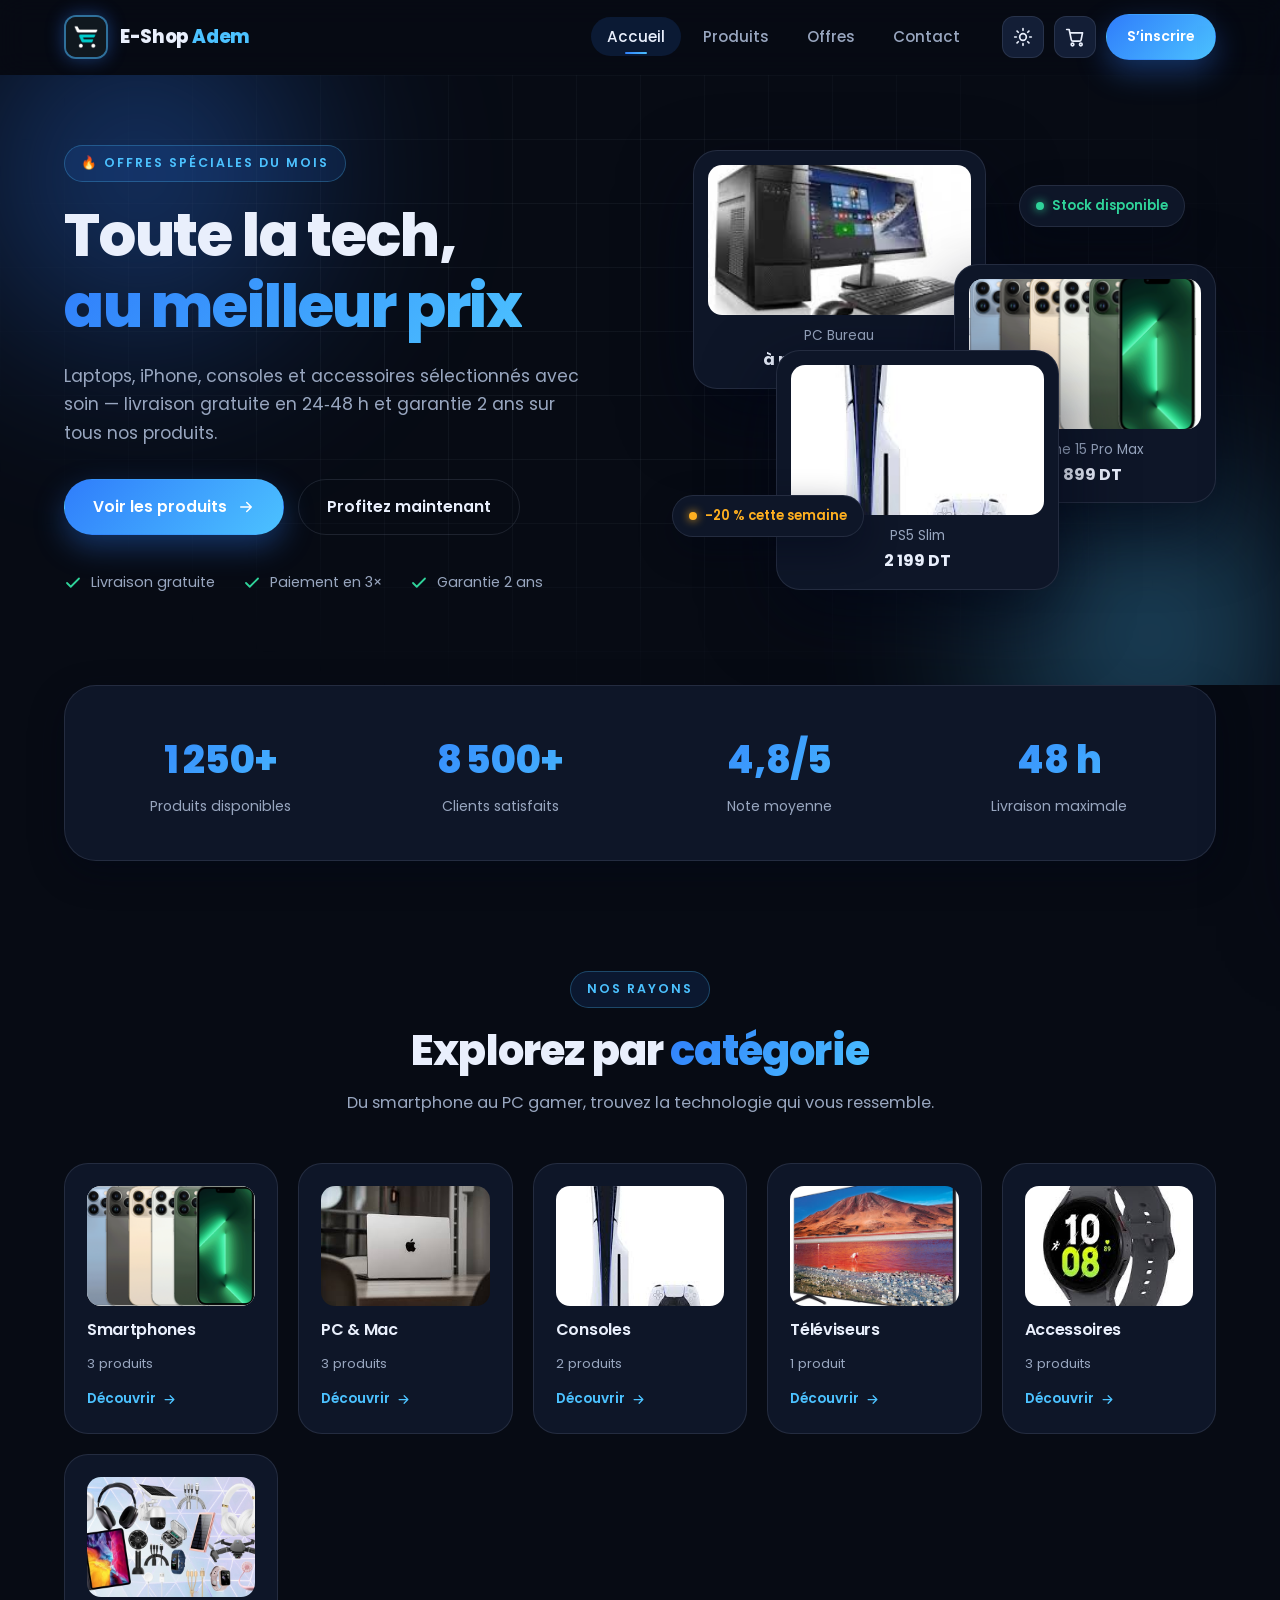
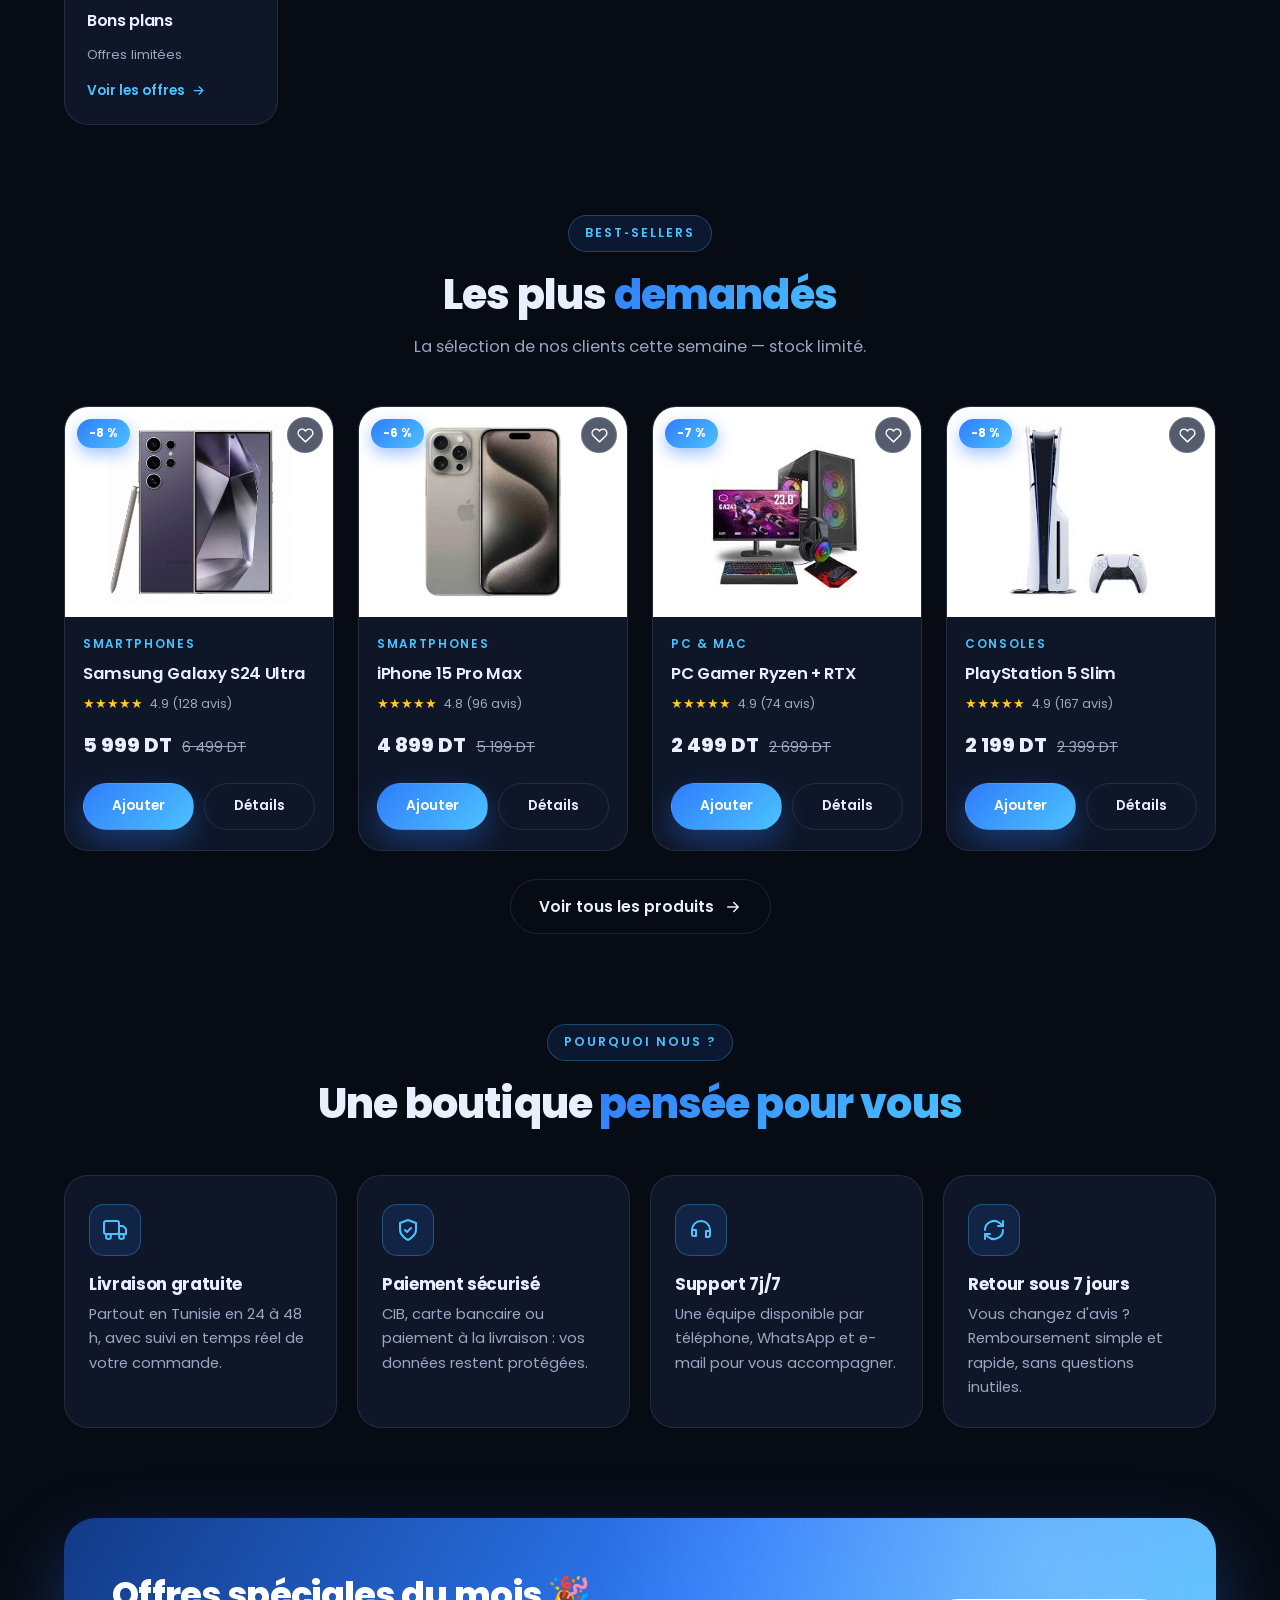
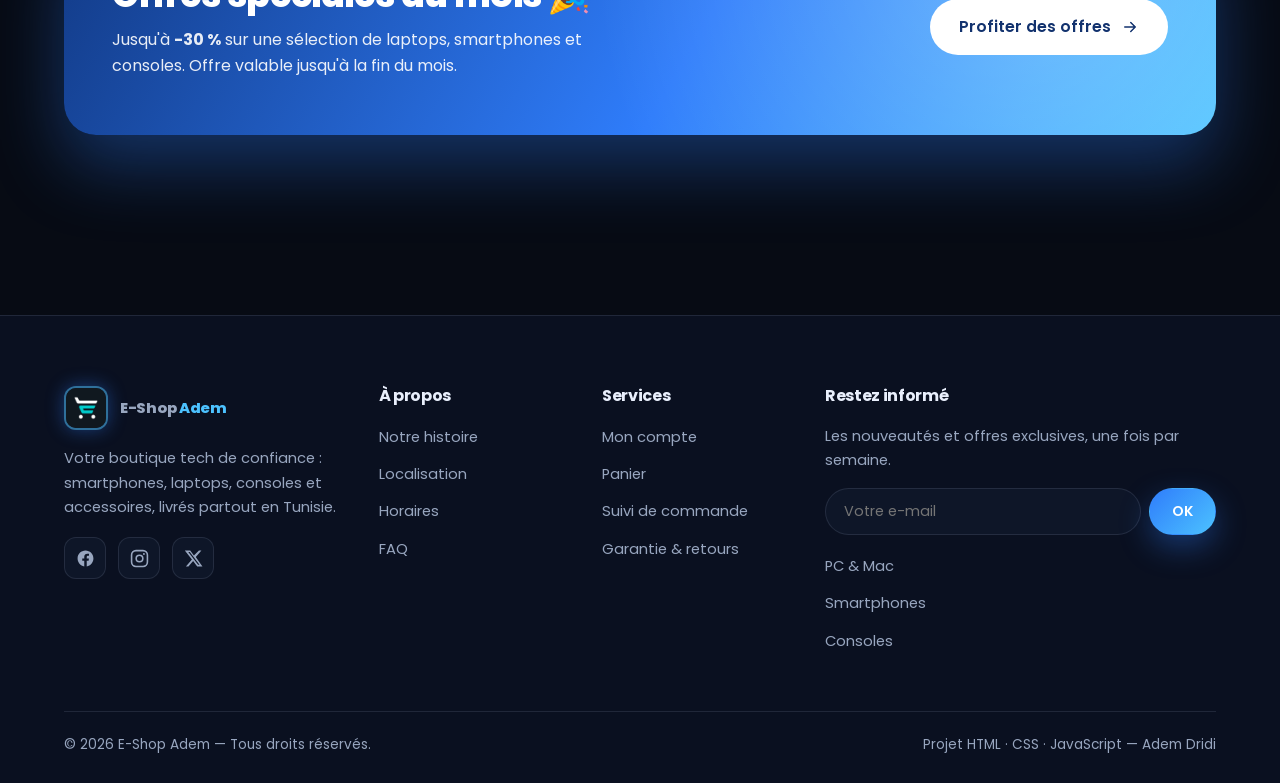
==== commit ab579ff2: "Remplace l'image iPhone 15 (apple.png) par iphone15.jpeg sur la page produit" ====
--- a/index.html
+++ b/index.html
@@ -204,7 +204,7 @@
             <span class="pc-badge">-6 %</span>
             <button class="pc-wish" type="button" aria-label="Ajouter aux favoris"><svg viewBox="0 0 24 24" fill="none" stroke="currentColor" stroke-width="2" stroke-linecap="round" stroke-linejoin="round"><path d="M20.8 4.6a5.5 5.5 0 0 0-7.8 0L12 5.7l-1-1.1a5.5 5.5 0 0 0-7.8 7.8l1 1.1L12 21l7.8-7.5 1-1.1a5.5 5.5 0 0 0 0-7.8z"/></svg></button>
             <a class="pc-link" href="produit.html?p=iphone15" aria-label="Voir iPhone 15 Pro Max"></a>
-            <img src="images/apple.png" alt="iPhone 15 Pro Max">
+            <img src="images/iphone15.jpeg" alt="iPhone 15 Pro Max">
           </div>
           <div class="pc-body">
             <span class="pc-cat">Smartphones</span>
@@ -212,7 +212,7 @@
             <div class="pc-rating"><span class="stars">★★★★★</span> 4.8 (96 avis)</div>
             <div class="pc-price"><span class="now">4 899 DT</span><span class="old">5 199 DT</span></div>
             <div class="pc-actions">
-              <button class="btn btn-primary" data-add-cart="iphone15" data-name="iPhone 15 Pro Max" data-price="4899" data-img="images/apple.png">Ajouter</button>
+              <button class="btn btn-primary" data-add-cart="iphone15" data-name="iPhone 15 Pro Max" data-price="4899" data-img="images/iphone15.jpeg">Ajouter</button>
               <a class="btn btn-ghost" href="produit.html?p=iphone15">Détails</a>
             </div>
           </div>
